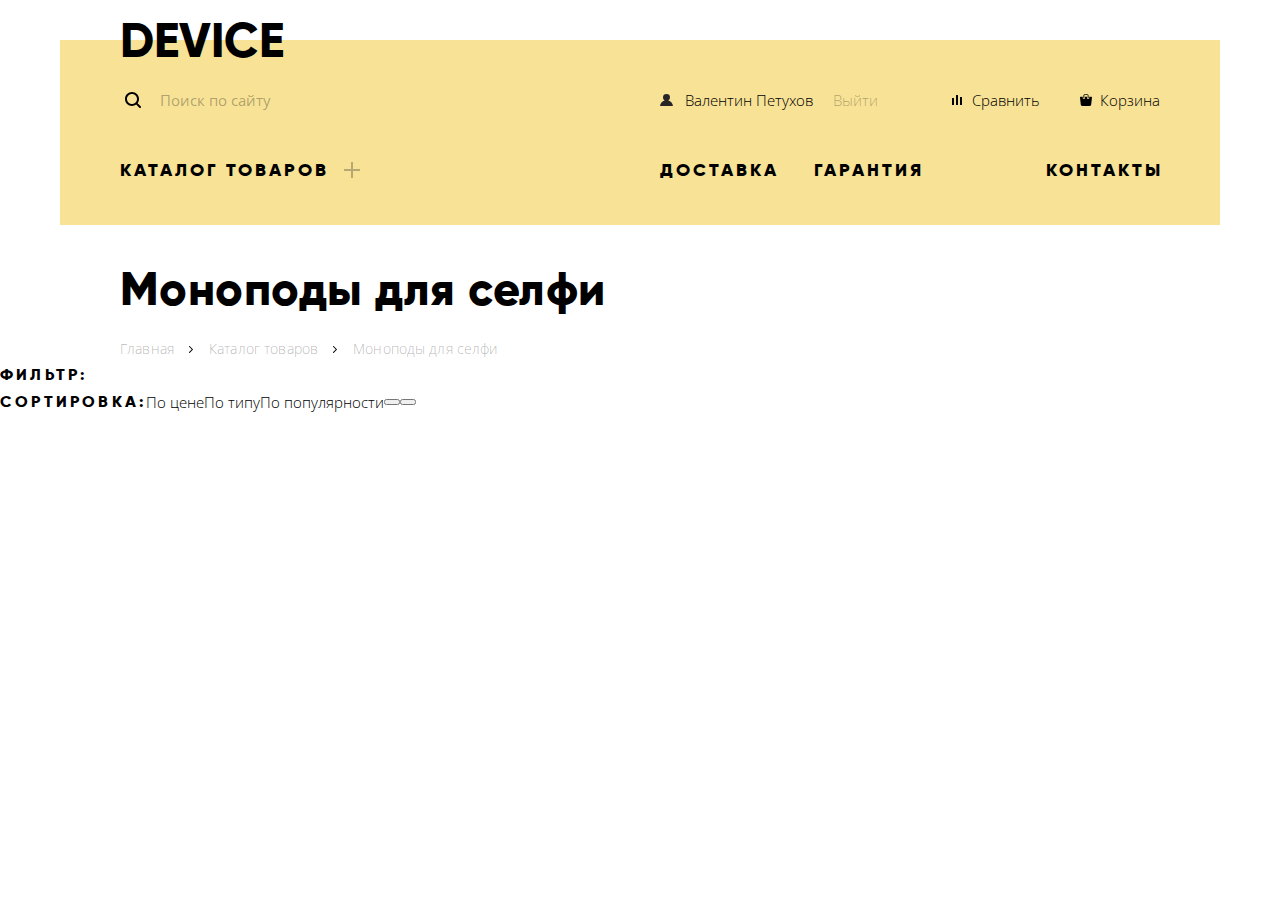
==== catalog.html @ d77927f0 "catalog" ====
<!DOCTYPE html>
<html lang="en">
<head>
  <meta charset="UTF-8">
  <link href="css/style.css" rel="stylesheet">
  <link href="css/normalize.css" rel="stylesheet">
  <link href="https://fonts.googleapis.com/css?family=Open+Sans:300,400&amp;subset=cyrillic,cyrillic-ext" rel="stylesheet">
  <title>Магазин гаджетов Device</title>
</head>
<body>
<header class="main-header container">
  <nav class="main-nav catalog-nav">
    <a href="index.html" class="main-nav-logo">Device</a>
    <div class="main-nav-social">
      <div class="main-nav-social__search">
        <label class="visually-hidden" for="search">Поиск по сайту</label>
        <input type="search" class="main-nav__search" id="search" name="search" placeholder="Поиск по сайту">
        <button type="button" class="main-nav__search-button">Найти</button>
      </div>
      <div class="main-nav-social__users">
        <div class="catalog-nav-social__wrapper">
          <a href="#" class="catalog-nav-social__user">Валентин Петухов</a>
          <a href="#" class="catalog-nav-social__exit">Выйти</a>
        </div>
        <div class="main-nav-social__purchases">
          <ul class="main-nav__purchases-list">
            <li class="main-nav__purchases-item"><a href="#">Сравнить</a></li>
            <li class="main-nav__purchases-item"><a href="#">Корзина</a></li>
          </ul>
        </div>
      </div>
    </div>
    <div class="main-nav-shop">
      <div class="main-nav-shop__link">
        <a class="shop-link-js" href="#">Каталог товаров</a>
      </div>
      <ul class="main-nav-shop__list">
        <li class="main-nav-shop__item"><a href="#">Доставка</a></li>
        <li class="main-nav-shop__item"><a href="#">Гарантия</a></li>
        <li class="main-nav-shop__item"><a href="#">Контакты</a></li>
      </ul>
    </div>
    <div class="main-nav-catalog">
      <div class="catalog-col">
        <ul class="catalog-list">
          <li class="catalog-item"><a href="#">Виртуальная реальность</a></li>
          <li class="catalog-item"><a href="#">Моноподы для селфи</a></li>
          <li class="catalog-item"><a href="#">Экшн-камеры</a></li>
        </ul>
      </div>
      <div class="catalog-col">
        <ul class="catalog-list">
          <li class="catalog-item"><a href="#">Фитнес браслеты</a></li>
          <li class="catalog-item"><a href="#">Умные часы</a></li>
        </ul>
      </div>
      <div class="catalog-col">
        <ul class="catalog-list">
          <li class="catalog-item"><a href="#">Квадрокоптеры</a></li>
        </ul>
      </div>
    </div>
  </nav>
</header>
<main class="catalog">
  <h1 class="catalog-title container">Моноподы для селфи</h1>
  <section class="breadcrumbs container">
    <h2 class="visually-hidden">Навигация по каталогу</h2>
    <ul class="breadcrumbs-list">
      <li class="breadcrumbs-item">
        <a href="#" class="breadcrumbs-link">Главная</a>
      </li>
      <li class="breadcrumbs-item">
        <a href="#" class="breadcrumbs-link">Каталог товаров</a>
      </li>
      <li class="breadcrumbs-item">
        <a class="breadcrumbs-link">Моноподы для селфи</a>
      </li>
    </ul>
  </section>
  <section class="inner-page">
    <h2 class="visually-hidden">Каталог моноподов для сэлфи</h2>
    <div class="catalog-filter__header">
      <h3 class="catalog-filter-title">Фильтр:</h3>
    </div>
    <div class="catalog-sorting">
      <h3 class="catalog-sorting-title">Сортировка:</h3>
      <ul class="catalog-sorting-list">
        <li class="catalog-sorting-item"><a>По цене</a></li>
        <li class="catalog-sorting-item"><a>По типу</a></li>
        <li class="catalog-sorting-item"><a>По популярности</a></li>
      </ul>
      <button class="catalog-sorting-button__up"><span class="visually-hidden">По возростанию</span></button>
      <button class="catalog-sorting-button__down"><span class="visually-hidden">По убыванию</span></button>
    </div>
  </section>
</main>
<script src="js/catalog-js.js"></script>
</body>
</html>
---- css/style.css ----
@font-face {
  font-family: "Gilroy";
  src: local("Gilroy Light"), local("Gilroy-Light"),
  url("../fonts/gilroylight.woff2") format("woff2"),
  url("../fonts/gilroylight.woff") format("woff");
  font-style: normal;
  font-weight: 300;
}

@font-face {
  font-family: "Gilroy";
  src: local("Gilroy ExtraBold"), local("Gilroy-ExtraBold"),
  url("../fonts/gilroyextrabold.woff2") format("woff2"),
  url("../fonts/gilroyextrabold.woff") format("woff");
  font-style: normal;
  font-weight: 800;
}

html {
  min-width: 1200px;
  height: 100%;
}

body {
  margin: 0;
  padding: 0;
  font-family: "Open Sans", Arial, sans-serif;
  font-size: 15px;
  line-height: 30px;
  font-weight: 300;
  color: #000000;
}

a {
  text-decoration: none;
}

* {
  box-sizing: border-box;
}

.container {
  position: relative;
  max-width: 1200px;
  margin: 0 auto;
  padding: 0 20px;
}

.visually-hidden:not(:focus):not(:active),
input[type="checkbox"].visually-hidden,
input[type="radio"].visually-hidden {
  position: absolute;
  width: 1px;
  height: 1px;
  margin: -1px;
  padding: 0;
  border: 0;
  white-space: nowrap;
  clip-path: inset(100%);
  clip: rect(0 0 0 0);
  overflow: hidden;
}

/* Nav */

.main-nav {
  margin-top: 40px;
  padding: 0 60px;
  background-color: #f7e296;
  min-height: 300px;
}

.catalog-nav {
  min-height: 185px;
  margin-bottom: 40px;
}

.main-nav-logo {
  font-family: "Gilroy", Arial, sans-serif;
  color: #000000;
  font-weight: 700;
  font-size: 48px;
  line-height: 48px;
  position: absolute;
  top: -23px;
  text-transform: uppercase;
}

.main-nav-logo:hover {
  opacity: 0.6;
}

.main-nav-logo:active {
  opacity: 0.3;
}

/* Nav social */

.main-nav-social {
  margin-bottom: 30px;
  display: flex;
  justify-content: space-between;
  align-items: center;
  padding-top: 35px;
}

.main-nav-social__search {
  display: flex;
  position: relative;
  width: 500px;
}

.main-nav__search {
  width: 355px;
  line-height: 30px;
  height: 50px;
  position: relative;
  padding: 15px 10px 15px 40px;
  background: url("../img/svg/search.svg") no-repeat 5px center;
  border: none;
  border-top: 2px solid transparent;
  border-bottom: 2px solid transparent;
}

.main-nav__search::placeholder {
  color: rgba(0, 0, 0, 0.3);
}

.main-nav__search:hover::placeholder {
  color: rgba(0, 0, 0, 0.6);
}

.main-nav__search:focus + .main-nav__search-button {
  display: block;
}

.main-nav__search:focus {
  outline: none;
  border-bottom: 2px solid black;
}

.main-nav__search-button {
  display: none;
  padding: 10px 20px 10px 20px;
  background-color: transparent;
  border: 2px solid black;
  font-weight: 300;
  cursor: pointer;
}

.main-nav__search-button:hover {
  background-color: #000000;
  color: #ffffff;
}

.main-nav-social__users {
  display: flex;
  justify-content: space-between;
  width: 500px;
}

.main-nav-social__login,
.catalog-nav-social__user {
  position: relative;
  display: block;
  color: #000000;
  padding-left: 25px;
}

.main-nav-social__login::before,
.catalog-nav-social__user::before {
  content: "";
  width: 13px;
  height: 13px;
  top: 9px;
  left: 0;
  position: absolute;
  background-image: url("../img/svg/user.svg");
  background-repeat: no-repeat;
}

.main-nav-social__login:hover,
.catalog-nav-social__user:hover { opacity: 0.6; }

.main-nav-social__login:active,
.catalog-nav-social__user:active { opacity: 0.3; }

.catalog-nav-social__wrapper {
  display: flex;
}

.catalog-nav-social__exit {
  margin-left: 20px;
  color: rgba(0, 0, 0, 0.3);
}

.catalog-nav-social__exit:hover { color: rgba(0, 0, 0, 0.9)}

.main-nav__purchases-list {
  margin: 0;
  padding: 0;
  list-style: none;
  display: flex;
}

.main-nav__purchases-item:last-child {
  margin-left: 40px;
}

.main-nav__purchases-item a {
  display: block;
  position: relative;
  color: #000000;
  padding-left: 20px;
}

.main-nav__purchases-item:hover a {
  opacity: 0.6;
}

.main-nav__purchases-item:active a {
  opacity: 0.3;
}

.main-nav__purchases-item:first-child a::before {
  content: "";
  position: absolute;
  top: 10px;
  left: 0;
  width: 10px;
  height: 10px;
  background: url("../img/svg/compare.svg") no-repeat;
}

.main-nav__purchases-item:last-child a::before {
  content: "";
  position: absolute;
  top: 9px;
  left: 0;
  width: 12px;
  height: 12px;
  background: url("../img/svg/cart.svg") no-repeat;
}

/* End social */

/* Main shop */

.main-nav-shop {
  display: flex;
  justify-content: space-between;
  align-items: center;
}

.main-nav-shop__link {
  width: 500px;
}

.main-nav-shop__link a {
  position: relative;
  font-family: "Gilroy", Arial, sans-serif;
  color: #000000;
  font-weight: 800;
  font-size: 18px;
  line-height: 24px;
  text-transform: uppercase;
  letter-spacing: 3px;
}

.main-nav-shop__link a:hover {
  opacity: 0.6;
}

.main-nav-shop__link a:active {
  opacity: 0.3;
}

.main-nav-shop__link a::after {
  content: "";
  width: 16px;
  height: 16px;
  position: absolute;
  top: 3px;
  right: -31px;
  background: url("../img/svg/plus.svg") no-repeat center;
  opacity: 0.3;
}

.main-nav-shop__list {
  width: 500px;
  margin: 0;
  padding: 0;
  list-style: none;
  display: flex;
}

.main-nav-shop__item a {
  display: block;
  font-family: "Gilroy", Arial, sans-serif;
  color: #000000;
  font-weight: 800;
  font-size: 18px;
  line-height: 24px;
  text-transform: uppercase;
  letter-spacing: 3px;
}

.main-nav-shop__item:first-child a {
  margin-right: 35px;
}

.main-nav-shop__item:last-child {
  margin-left: auto;
  margin-right: -3px;
}

.main-nav-shop__item a:hover {
  opacity: 0.6;
}

.main-nav-shop__item a:active {
  opacity: 0.3;
}

/* End shop */

/* Sub Menu */

.main-nav-catalog {
  position: relative;
  padding-top: 25px;
  padding-bottom: 24px;
  display: none;
  z-index: 50;
}

.main-nav-catalog::before {
  content: "";
  position: absolute;
  z-index: -1;
  width: 1160px;
  height: 100%;
  background-color: #f7e296;
  top: 10px;
  left: -60px;
}

.main-nav-catalog__show {
  display: flex;
}

.main-nav-catalog .catalog-col {
  width: 200px;
  margin-right: 20px;
}

.catalog-col .catalog-list {
  margin: 0;
  padding: 0;
  list-style: none;
  display: flex;
  flex-direction: column;
  flex-wrap: wrap;
}

.catalog-list .catalog-item:not(:last-child) {
  margin-bottom: 15px;
}

.catalog-item a {
  display: block;
  color: #000000;
  line-height: 1.5;
}

.catalog-item a:hover {
  opacity: 0.6;
}

.catalog-item a:active {
  opacity: 0.3;
}

/* End submenu */

main {
  position: relative;
  top: -110px;
}

/* Slider */

/* Slider toggle */

.slider-control {
  position: absolute;
  right: 77px;
  bottom: 164px;
  z-index: 100;
  text-align: center;
  width: 100px;
  height: 12px;
  vertical-align: middle;
}

.slider-control .slider-control-item {
  font-size: 0;
  position: relative;
  display: inline-block;
  width: 12px;
  height: 12px;
  padding: 8px;
  border-radius: 50%;
  cursor: pointer;
}

.slider-control .slider-control-item:not(:nth-child(3)) {
  margin-right: 14px;
}

.slider-control .slider-control-item::after {
  content: "";
  width: 12px;
  height: 12px;
  position: absolute;
  top: 2px;
  left: 2px;
  z-index: 1;
  border: 1px solid black;
  border-radius: 50%;
}

.slider-list .slide {
  display: none;
}

#product-1:checked ~ .slider-list #slide-1,
#product-2:checked ~ .slider-list #slide-2,
#product-3:checked ~ .slider-list #slide-3 {
  display: flex;
  justify-content: space-between;
}

#product-1:checked ~ .slider-control .slider-control-item--1::before,
#product-2:checked ~ .slider-control .slider-control-item--2::before,
#product-3:checked ~ .slider-control .slider-control-item--3::before {
  content: "";
  top: 6px;
  left: 6px;
  position: absolute;
  width: 4px;
  height: 4px;
  border: 1px solid black;
  border-radius: 50%;
}

/* Slider toggle end */

.slider {
  margin-bottom: 80px;
  height: 500px;
  padding: 0 60px;
  position: relative;
}

.slider-list {
  padding: 0;
  margin: 0;
  list-style: none;
}

.slider-prev {
  width: 500px;
  margin-left: auto;
  margin-right: auto;
}

.slider-image {
  position: relative;
  max-width: 100%;
  max-height: 100%;
}

.slider-item:nth-child(1) .slider-image {
  left: 10px;
  top: -5px;
}

.slider-item:nth-child(2) .slider-image {
  left: 40px;
  top: 9px;
}

.slider-item:nth-child(3) .slider-image {
  left: -50px;
  top: 65px;
}

.slider-specification {
  display: block;
  padding-top: 77px;
  width: 500px;
}

.slide .slider-title {
  position: relative;
  margin: 0;
  font-family: "Gilroy", Arial, sans-serif;
  font-size: 47px;
  line-height: 56px;
  font-weight: 800;
  margin-bottom: 30px;
  z-index: 10;
}

.slide:nth-child(1) .slider-title::after {
  content: "01";
  position: absolute;
  margin-left: auto;
  top: -90px;
  left: 330px;
  font-family: "Gilroy", Arial, sans-serif;
  font-size: 180px;
  line-height: 180px;
  color: #ffffff;
  z-index: -1;
}

.slide:nth-child(2) .slider-title::after {
  content: "02";
  position: absolute;
  margin-left: auto;
  top: -90px;
  left: 330px;
  font-family: "Gilroy", Arial, sans-serif;
  font-size: 180px;
  line-height: 180px;
  color: #ffffff;
  z-index: -1;
}

.slide:nth-child(3) .slider-title::after {
  content: "03";
  position: absolute;
  margin-left: auto;
  top: -90px;
  left: 330px;
  font-family: "Gilroy", Arial, sans-serif;
  font-size: 180px;
  line-height: 180px;
  color: #ffffff;
  z-index: -1;
}

.slider-title::before {
  content: "";
  position: absolute;
  top: -45px;
  left: 0;
  width: 100px;
  height: 7px;
  background-color: #ffffff;
}

.slider-description {
  margin: 0;
  width: 480px;
  margin-bottom: 30px;
}

.slider-item-button {
  position: relative;
  display: block;
  padding: 12px 44px;
  margin-bottom: 40px;
  width: 220px;
  font-family: "Gilroy", Arial, sans-serif;
  font-weight: 800;
  color: #000000;
  text-align: center;
  font-size: 18px;
  line-height: 24px;
  letter-spacing: 3.6px;
  text-transform: uppercase;
}

.slider-item-button:active {
  color: rgba(0, 0, 0, 0.3);
}

.slider-item-button::before {
  content: "";
  position: absolute;
  height: 8px;
  width: 100%;
  left: 0;
  top: calc(50% - 4px);
  background-color: #f0c52e;
  z-index: -1;
  transition: all linear 0.1s;
}

.slider-item-button:hover::before {
  height: 100%;
  top: 0;
}

.slider-advantages {
  display: flex;
  align-items: flex-start;
}

.slider-advantage {
  margin-right: 80px;
}

.slider-advantage p {
  margin: 0;
  padding: 0;
  margin-bottom: 10px;
  font-family: "Gilroy", Arial,sans-serif;
  font-weight: 300;
  font-size: 36px;
  line-height: 48px;
  letter-spacing: 0.36px;
  white-space: nowrap;
}

.slider-advantage span {
  display: block;
  color: #464646;
  font-family: 'Open Sans', Arial, sans-serif;
  font-weight: 300;
  letter-spacing: 0.13px;
  font-size: 13px;
  line-height: 20px;
}

/* End slider */

/* Main categories */

.main-categories {
  margin-bottom: 80px;
}

.main-categories__list {
  display: flex;
  flex-wrap: wrap;
  align-items: stretch;
  margin: 0;
  padding: 0;
  justify-content: flex-start;
  list-style: none;
}

.main-categories__item {
  width: 160px;
}

.main-categories__item:not(:nth-child(6n)) {
  margin-right: 40px;
}

.main-categories__item:nth-child(n+7) {
  margin-top: 20px;
}

.main-categories__item .main-categories__image {
  text-align: center;
  display: block;
  padding: 0;
  margin: 0;
  width: 160px;
  height: 160px;
  background: rgba(240, 197, 46, 0.5) no-repeat center;
}

.main-categories__item .main-categories__image:hover { background-color: rgba(240, 197, 46, 1); }

.main-categories__item:first-child .main-categories__image {
  background-image: url("../img/svg/popular-1.svg");
}

.main-categories__item:nth-child(2) .main-categories__image {
  background-image: url("../img/svg/popular-2.svg");
  background-position: center 41px;
}

.main-categories__item:nth-child(3) .main-categories__image {
  background-image: url("../img/svg/popular-3.svg");
}

.main-categories__item:nth-child(4) .main-categories__image {
  background-image: url("../img/svg/popular-4.svg");
}

.main-categories__item:nth-child(5) .main-categories__image {
  background-image: url("../img/svg/popular-5.svg");
}

.main-categories__item:nth-child(6) .main-categories__image {
  background-image: url("../img/svg/poppular-6.svg");
}

.main-categories__title {
  margin: 0;
  margin-top: 35px;
  padding: 0;
  color: #000000;
  font-family: "Gilroy", Arial, sans-serif;
  font-size: 18px;
  line-height: 24px;
  letter-spacing: 0.18px;
  font-weight: 800;
}

.main-categories__title:hover { opacity: 0.6; }
.main-categories__title:active { opacity: 0.3; }

/* End main categories */

/* Service */

.service {
  position: relative;
  margin-bottom: 160px;
}

.service::before {
  content: "";
  position: absolute;
  background-color: #e5e5e5;
  width: 100%;
  top: 90px;
  height: 290px;
  z-index: -1;
}

.service-wrapper {
  display: flex;
  min-height: 320px;
}

.service-list {
  margin: 0;
  padding: 0;
  border-right: 7px solid black;
  list-style: none;
  display: flex;
  flex-direction: column;
  justify-content: center;
  min-width: 285px;
}

.service-item:not(:last-child) {
  margin-bottom: 20px;
}

.service-link:hover::after {
  height: 100%;
  top: 0;
}

.service-item.service-link__current {
  background-color: #000000;
}

.service-item.service-link__current a {
  color: #f0c52e;
}

.service-link {
  position: relative;
  display: block;
  padding: 13px 23px;
  width: 160px;
  color: #000000;
  font-family: "Gilroy", Arial, sans-serif;
  font-weight: 800;
  text-align: center;
  font-size: 18px;
  line-height: 24px;
  letter-spacing: 3.6px;
  text-transform: uppercase;
}

.service-link::after {
  content: "";
  position: absolute;
  height: 8px;
  width: 100%;
  background-color: #f0c52e;
  z-index: -1;
  left: 0;
  top: calc(50% - 4px);
  transition: all linear 0.1s;
}

.service-information {
  position: relative;
  padding-top: 65px;
  padding-left: 115px;
}

.service-info .service-title {
  margin: 0;
  margin-bottom: 35px;
  padding: 0;
  font-family: "Gilroy", Arial, sans-serif;
  font-size: 47px;
  line-height: 48px;
  letter-spacing: 0.47px;
}

.service-info {
  display: none;
}

.service-info__current {
  display: block;
}

.service-info .service-description {
  width: 430px;
  margin: 0;
  padding: 0;
  color: #464646;
  letter-spacing: 0.15px;
}

.service-info:first-child::after {
  content: "";
  width: 200px;
  height: 200px;
  position: absolute;
  top: 56px;
  right: -300px;
  background: url("../img/svg/delivery.svg") no-repeat center;
}

.service-info:nth-child(2)::after {
  content: "";
  width: 200px;
  height: 200px;
  position: absolute;
  top: 56px;
  right: -300px;
  background: url("../img/svg/warranty.svg") no-repeat center;
}

.service-info:nth-child(3)::after {
  content: "";
  width: 200px;
  height: 200px;
  position: absolute;
  top: 56px;
  right: -300px;
  background: url("../img/svg/credit.svg") no-repeat center;
}

/* End Service */

/* Cooperation */

.main-cooperation {
  margin-bottom: 140px;
}

.main-cooperation-list {
  margin: 0;
  padding: 0;
  list-style: none;
  display: flex;
  flex-wrap: wrap;
  justify-content: flex-start;
  align-items: center;
  align-content: center;
}

.main-cooperation-item {
  width: 260px;
  height: 100px;
}

.main-cooperation-item:not(:nth-child(4n)) {
  margin-right: 40px;
}

.main-cooperation-item img {
  width: 100%;
  filter: grayscale(100%);
  opacity: 0.2;
}

.main-cooperation-item img:hover {
  filter: grayscale(0);
  opacity: 1;
}

/* End cooperation */

/* Company About */

.main-company-wrapper {
  display: flex;
  justify-content: space-between;
}

.main-company-about-us {
  width: 560px;
}

.main-company-contacts {
  width: 560px;
}

.main-company-title {
  position: relative;
  margin: 0;
  margin-bottom: 50px;
  padding: 0;
  font-family: "Gilroy", Arial, sans-serif;
  font-weight: 800;
  font-size: 47px;
  line-height: 48px;
  letter-spacing: 0.47px;
  text-align: left;
}

.main-company-title::after {
  content: "";
  position: absolute;
  top: -50px;
  left: 0;
  width: 80px;
  height: 7px;
  background-color: #000000;
}

.main-company-description {
  width: 470px;
  margin: 0;
  margin-bottom: 40px;
  padding: 0;
  text-align: left;
}

.main-company-delivery {
  padding: 0;
  margin: 0;
  margin-bottom: 46px;
}

.main-company-list {
  margin: 0;
  margin-bottom: 65px;
  padding: 0;
  padding-left: 35px;
  list-style: none;
}

.main-company-item {
  position: relative;
  font-size: 16px;
  line-height: 40px;
  font-family: "Gilroy", Arial, sans-serif;
  font-weight: 800;
}

.main-company-item::before {
  content: "";
  position: absolute;
  top: 17px;
  left: -35px;
  width: 8px;
  height: 8px;
  border: 2px solid #e5e5e5;
  border-radius: 50%;
  box-sizing: border-box;
}

.main-company-image {
  margin: 0;
  margin-bottom: 60px;
  padding: 0;
}

.main-company-contacts img {
  width: 100%;
  height: 100%;
  cursor: pointer;
}

.main-company-link {
  position: relative;
  width: 260px;
  display: block;
  margin: 0;
  padding: 12px 0;
  font-family: "Gilroy", Arial, sans-serif;
  font-weight: 800;
  text-align: center;
  font-size: 18px;
  line-height: 24px;
  letter-spacing: 3.6px;
  color: #000000;
  text-transform: uppercase;
}

.main-company-link::before {
  content: "";
  position: absolute;
  height: 8px;
  width: 100%;
  left: 0;
  top: calc(50% - 4px);
  background-color: #f0c52e;
  z-index: -1;
  transition: all linear 0.1s;
}

.main-company-link:hover::before {
  height: 100%;
  top: 0;
}

/* Catalog */

.catalog-nav .main-nav-catalog {
  position: absolute;
}

main.catalog {
  position: relative;
  top: 0;
}

.catalog-title {
  margin-bottom: 20px;
  padding: 0 80px;
  font-family: "Gilroy", Arial, sans-serif;
  font-size: 47px;
  line-height: 48px;
  letter-spacing: 0.47px;
  text-align: left;
}

/* Breadcrumbs */

.breadcrumbs-list {
  margin: 0;
  padding: 0 60px;
  list-style: none;
  display: flex;
}

.breadcrumbs-item a {
  color: rgba(0, 0, 0, 0.3);
  font-size: 14px;
  line-height: 24px;
  letter-spacing: 0.14px;
}

.breadcrumbs-item a:not([href]) {
  cursor: default;
}

.breadcrumbs-item a[href]:hover { color: rgba(0, 0, 0, 0.6); }
.breadcrumbs-item a[href]:active { color: rgba(0, 0, 0, 0.1); }

.breadcrumbs-item:not(:last-child) {
  margin-right: 15px;
}

.breadcrumbs-item:not(:first-child) a {
  position: relative;
  padding-left: 20px;
}

.breadcrumbs-item:not(:first-child) a::before {
  content: "";
  position: absolute;
  width: 4px;
  height: 7px;
  background: url("../img/svg/nav-arrow.svg") no-repeat;
  top: 7px;
  left: 0;
}

/* Inner page */


/* Filter */

.catalog-filter-title {
  margin: 0;
  padding: 0;
  font-family: "Gilroy", Arial, sans-serif;
  font-size: 16px;
  line-height: 24px;
  letter-spacing: 3.2px;
  text-transform: uppercase;
  font-weight: 800;
}

/* Sorting */

.catalog-sorting {
  padding: 0;
  display: flex;
  align-items: center;
}

.catalog-sorting-title {
  margin: 0;
  padding: 0;
  font-family: "Gilroy", Arial, sans-serif;
  font-size: 16px;
  line-height: 24px;
  letter-spacing: 3.2px;
  text-transform: uppercase;
  font-weight: 800;
}

.catalog-sorting-list {
  display: flex;
  align-items: center;
  margin: 0;
  padding: 0;
  list-style: none;
}

/* Footer */

footer {
  background-color: #464646;
  padding: 65px 0;
}

/* Footer top */

.footer-top {
  display: flex;
  justify-content: space-between;
  align-items: center;
  margin-bottom: 30px;
}

.footer-top .footer-logo {
  display: block;
  font-family: "Gilroy", Arial, sans-serif;
  font-weight: 800;
  font-size: 48px;
  line-height: 48px;
  color: #ffc600;
  letter-spacing: 0.5px;
  text-transform: uppercase;
}

.footer-top .footer-logo:hover { opacity: 0.6;}
.footer-top .footer-logo:active { opacity: 0.3;}

.footer-top .footer-user-list {
  display: flex;
  margin: 0;
  padding: 0;
  list-style: none;
}

.footer-user-item a {
  position: relative;
  display: block;
  padding-left: 25px;
  line-height: 36px;
  color: #ffffff;
  letter-spacing: 0.15px;
  opacity: 0.7;
}

.footer-user-item a:hover { opacity: 1; }
.footer-user-item a:active { opacity: 0.3; }

.footer-user-item:not(:last-child) a {
  margin-right: 40px;
}

.footer-user-item {
  position: relative;
}

.footer-top svg {
  position: absolute;
  top: 12px;
  left: 0;
}

/* Footer Middle */

.main-footer-middle {
  display: flex;
  justify-content: space-between;
  align-items: center;
  margin-bottom: 65px;
}

.footer-contacts {
  margin: 0;
  padding: 0;
  color: #ffffff;
}

.footer-menu-list {
  width: 440px;
  display: flex;
  justify-content: space-between;
  margin: 0;
  padding: 0;
  list-style: none;
}

.footer-menu-item a {
  color: #ffffff;
  font-family: "Gilroy", Arial, sans-serif;
  font-size: 18px;
  line-height: 24px;
  letter-spacing: 3.6px;
  font-weight: 800;
  text-transform: uppercase;
}

.footer-menu-item a:hover { opacity: 0.6; }
.footer-menu-item a:active { opacity: 0.3; }

/* Footer bottom */

.main-footer-bottom {
  display: flex;
  align-items: center;
  justify-content: space-between;
}

.footer-social {
  display: flex;
  align-items: center;
  margin: 0;
  padding: 0;
  list-style: none;
}

.footer-social-item:not(:last-child) {
  margin-right: 25px;
}

.footer-social-item a {
  display: flex;
  opacity: 0.3;
}

.footer-social-item a:hover { opacity: 0.6; }
.footer-social-item a:active { opacity: 0.1; }

.footer-academy {
  display: inherit;
}

.footer-academy:hover  { opacity: 0.6; }
.footer-academy:active { opacity: 0.3; }


/* Modal */

/* Modal Close */

.modal-close {
  position: absolute;
  top: 0;
  right: -80px;
  border: none;
  background-color: transparent;
  opacity: 0.5;
}

.modal-close:hover { opacity: 1; }
.modal-close:active { opacity: 0.3; }

/* Modal Map */

iframe {
  border: none;
}

@keyframes modal-show {
  0% { transform: scale(0) }
  100% { transform: scale(1) }
}

.modal-map {
  display: none;
  position: fixed;
  width: 960px;
  height: 560px;
  top: 50%;
  margin-top: -280px;
  left: 50%;
  margin-left: -480px;
  z-index: 100;
  box-shadow: 0 10px 20px 0 rgba(0, 0, 0, 0.2);
}

/* Modal write */

.modal-write {
  display: none;
  background-color: #ffffff;
  position: fixed;
  width: 960px;
  height: 555px;
  padding: 90px 100px;
  top: 50%;
  margin-top: -277px;
  left: 50%;
  margin-left: -480px;
  box-shadow: 0 10px 20px 0 rgba(0, 0, 0, 0.2);
  z-index: 1000;
}

.modal-form-wrapper {
  display: flex;
  justify-content: space-between;
  margin-bottom: 35px;
}

.modal-write label  {
  display: block;
  margin: 0;
  margin-bottom: 10px;
  padding: 0;
  font-family: "Gilroy", Arial, sans-serif;
  font-weight: 800;
  font-size: 18px;
  line-height: 24px;

}

.modal-write input  {
  color: #464646;
  width: 360px;
  height: 50px;
  margin: 0;
  padding: 15px 20px 15px  20px;
  border: none;
  background-color: rgba(229, 229, 229, 0.5);
}

.modal-write textarea {
  display: block;
  font-size: 14px;
  line-height: 18px;
  color: #464646;
  font-weight: 400;
  margin: 0 0 40px 0;
  padding: 15px 20px;
  border: none;
  width: 760px;
  height: 155px;
  background-color: rgba(229, 229, 229, 0.5);
}

.modal-write input:hover,
.modal-write textarea:hover {
  background-color: rgba(229, 229, 229, 0.8);
}

.modal-write input:focus,
.modal-write textarea:focus {
  outline: 3px solid rgba(240, 197, 46, 0.5);
  background-color: #ffffff;
}

.modal-form-button {
  position: relative;
  width: 200px;
  display: block;
  margin: 0;
  padding: 12px 0;
  font-family: "Gilroy", Arial, sans-serif;
  font-weight: 800;
  text-align: center;
  font-size: 18px;
  line-height: 24px;
  letter-spacing: 3.6px;
  color: #000000;
  text-transform: uppercase;
  border: none;
  background-color: transparent;
  cursor: pointer;
}

.modal-form-button::before {
  content: "";
  position: absolute;
  height: 8px;
  width: 100%;
  left: 0;
  top: calc(50% - 4px);
  background-color: #f0c52e;
  z-index: -1;
  transition: all linear 0.1s;
}

.modal-form-button:hover::before {
  height: 100%;
  top: 0;
}

.modal-show {
  display: block;
  animation-name: modal-show;
  animation-duration: 0.2s;
}

.modal-write .modal-close {
  right: 20px;
  top: 20px;
}

/* JS */

.js-modal-error {
  animation-name: modal-error;
  animation-duration: .4s;
}

/* Animation */

@keyframes modal-error {
  0%, 100% { transform: translateX(0); }
  10%, 30%, 50%, 70%, 90% { transform: translateX(-10px); }
  20%, 40%, 60%, 80% { transform: translateX(10px); }
}

/* OverLay */

@keyframes overlay {
  0% { opacity: 0; }
  100% { opacity: 1; }
}

.overlay {
  position: fixed; /* Sit on top of the page content */
  display: none; /* Hidden by default */
  width: 100%; /* Full width (cover the whole page) */
  height: 100%; /* Full height (cover the whole page) */
  top: 0;
  left: 0;
  right: 0;
  bottom: 0;
  background-color: rgba(0,0,0,0.5); /* Black background with opacity */
  z-index: 20; /* Specify a stack order in case you're using a different order for other elements */
  cursor: pointer; /* Add a pointer on hover */
}

.overlay-show {
  display: block;
  animation-name: overlay;
  animation-duration: .2s;
}
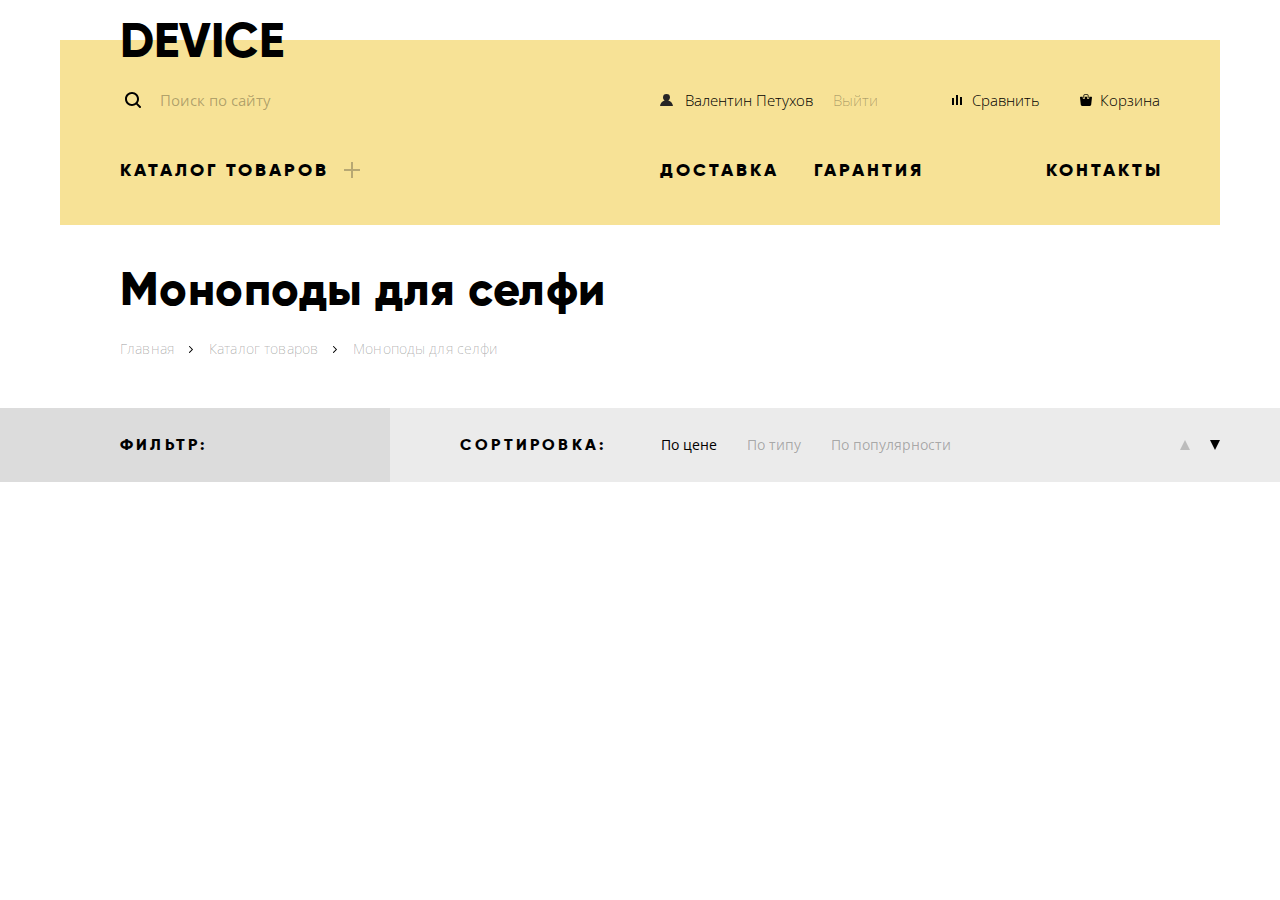
==== commit 058eace1: "catalog" ====
--- a/catalog.html
+++ b/catalog.html
@@ -80,18 +80,22 @@
   </section>
   <section class="inner-page">
     <h2 class="visually-hidden">Каталог моноподов для сэлфи</h2>
-    <div class="catalog-filter__header">
-      <h3 class="catalog-filter-title">Фильтр:</h3>
-    </div>
-    <div class="catalog-sorting">
-      <h3 class="catalog-sorting-title">Сортировка:</h3>
-      <ul class="catalog-sorting-list">
-        <li class="catalog-sorting-item"><a>По цене</a></li>
-        <li class="catalog-sorting-item"><a>По типу</a></li>
-        <li class="catalog-sorting-item"><a>По популярности</a></li>
-      </ul>
-      <button class="catalog-sorting-button__up"><span class="visually-hidden">По возростанию</span></button>
-      <button class="catalog-sorting-button__down"><span class="visually-hidden">По убыванию</span></button>
+    <div class="catalog-header">
+      <div class="container">
+        <h3 class="catalog-filter-title">Фильтр:</h3>
+        <div class="catalog-sorting">
+          <h3 class="catalog-sorting-title">Сортировка:</h3>
+          <ul class="catalog-sorting-list">
+            <li class="catalog-sorting-item"><button class="button-sorting__active">По цене</button></li>
+            <li class="catalog-sorting-item"><button>По типу</button></li>
+            <li class="catalog-sorting-item"><button>По популярности</button></li>
+          </ul>
+          <div class="button-wrapper">
+            <button class="catalog-sorting-button__up"><span class="visually-hidden">По возростанию</span></button>
+            <button class="catalog-sorting-button__down catalog-sorting-button__down--active"><span class="visually-hidden">По убыванию</span></button>
+          </div>
+        </div>
+      </div>
     </div>
   </section>
 </main>
--- a/css/style.css
+++ b/css/style.css
@@ -175,8 +175,7 @@
   top: 9px;
   left: 0;
   position: absolute;
-  background-image: url("../img/svg/user.svg");
-  background-repeat: no-repeat;
+  background: url("../img/svg/user.svg") no-repeat;
 }
 
 .main-nav-social__login:hover,
@@ -504,12 +503,11 @@
 
 .slide .slider-title {
   position: relative;
-  margin: 0;
+  margin: 0 0 30px 0;
   font-family: "Gilroy", Arial, sans-serif;
   font-size: 47px;
   line-height: 56px;
   font-weight: 800;
-  margin-bottom: 30px;
   z-index: 10;
 }
 
@@ -563,9 +561,8 @@
 }
 
 .slider-description {
-  margin: 0;
+  margin: 0 0 30px 0;
   width: 480px;
-  margin-bottom: 30px;
 }
 
 .slider-item-button {
@@ -615,9 +612,8 @@
 }
 
 .slider-advantage p {
-  margin: 0;
-  padding: 0;
-  margin-bottom: 10px;
+  margin: 0 0 10px 0;
+  padding: 0;
   font-family: "Gilroy", Arial,sans-serif;
   font-weight: 300;
   font-size: 36px;
@@ -1048,6 +1044,10 @@
 
 /* Breadcrumbs */
 
+.breadcrumbs {
+  margin-bottom: 45px;
+}
+
 .breadcrumbs-list {
   margin: 0;
   padding: 0 60px;
@@ -1090,12 +1090,24 @@
 
 /* Inner page */
 
+.catalog-header {
+  background-image: linear-gradient(to right,rgb(220, 220, 220) 0%,rgb(220, 220, 220) 28%,rgb(235, 235, 235) 28%,rgb(235, 235, 235) 100%);
+}
+
+.catalog-header .container {
+  display: flex;
+  align-items: center;
+  padding-left: 80px;
+}
 
 /* Filter */
 
 .catalog-filter-title {
-  margin: 0;
-  padding: 0;
+  display: block;
+  background-color: #dcdcdc;
+  width: 270px;
+  margin: 0;
+  padding: 25px 25px 25px 0;
   font-family: "Gilroy", Arial, sans-serif;
   font-size: 16px;
   line-height: 24px;
@@ -1107,14 +1119,15 @@
 /* Sorting */
 
 .catalog-sorting {
-  padding: 0;
+  width: 830px;
   display: flex;
   align-items: center;
+  justify-content: flex-start;
 }
 
 .catalog-sorting-title {
   margin: 0;
-  padding: 0;
+  padding: 25px 55px 25px 70px;
   font-family: "Gilroy", Arial, sans-serif;
   font-size: 16px;
   line-height: 24px;
@@ -1129,6 +1142,65 @@
   margin: 0;
   padding: 0;
   list-style: none;
+  line-height: 0;
+}
+
+.button-wrapper {
+  display: flex;
+  align-items: center;
+  margin-left: auto;
+}
+
+.catalog-sorting-item button {
+  padding: 0;
+  margin: 0;
+  background-color: transparent;
+  border: none;
+  font-size: 14px;
+  line-height: 18px;
+  color: rgba(0, 0, 0, 0.3);
+  cursor: pointer;
+  outline: none;
+}
+
+.catalog-sorting-item button:hover { color: rgba(0, 0, 0, 0.6); }
+.catalog-sorting-item button:active { color: rgba(0, 0, 0, 1); }
+
+.catalog-sorting-item:not(:last-child) button {
+  margin-right: 30px;
+}
+
+.catalog-sorting-item .button-sorting__active {
+  color: rgba(0, 0, 0, 1);
+}
+
+.catalog-sorting-button__up,
+.catalog-sorting-button__down {
+  padding: 0;
+  margin: 0;
+  background-color: transparent;
+  width: 0;
+  height: 0;
+  border-style: solid;
+  border-width: 0 5.5px 10px 5.5px;
+  border-color: transparent transparent rgba(0, 0, 0, 0.2) transparent;
+  cursor: pointer;
+  outline: none;
+}
+
+.catalog-sorting-button__up:hover,
+.catalog-sorting-button__down:hover { border-color: transparent transparent rgba(0, 0, 0, 0.4) transparent; }
+
+.catalog-sorting-button__up:active,
+.catalog-sorting-button__down:active { border-color: transparent transparent rgba(0, 0, 0, 1) transparent; }
+
+.catalog-sorting-button__down {
+  transform: rotate(180deg);
+  margin-left: 20px;
+}
+
+.catalog-sorting-button__down--active {
+  border-color: transparent transparent rgba(0, 0, 0, 1);
 }
 
 /* Footer */
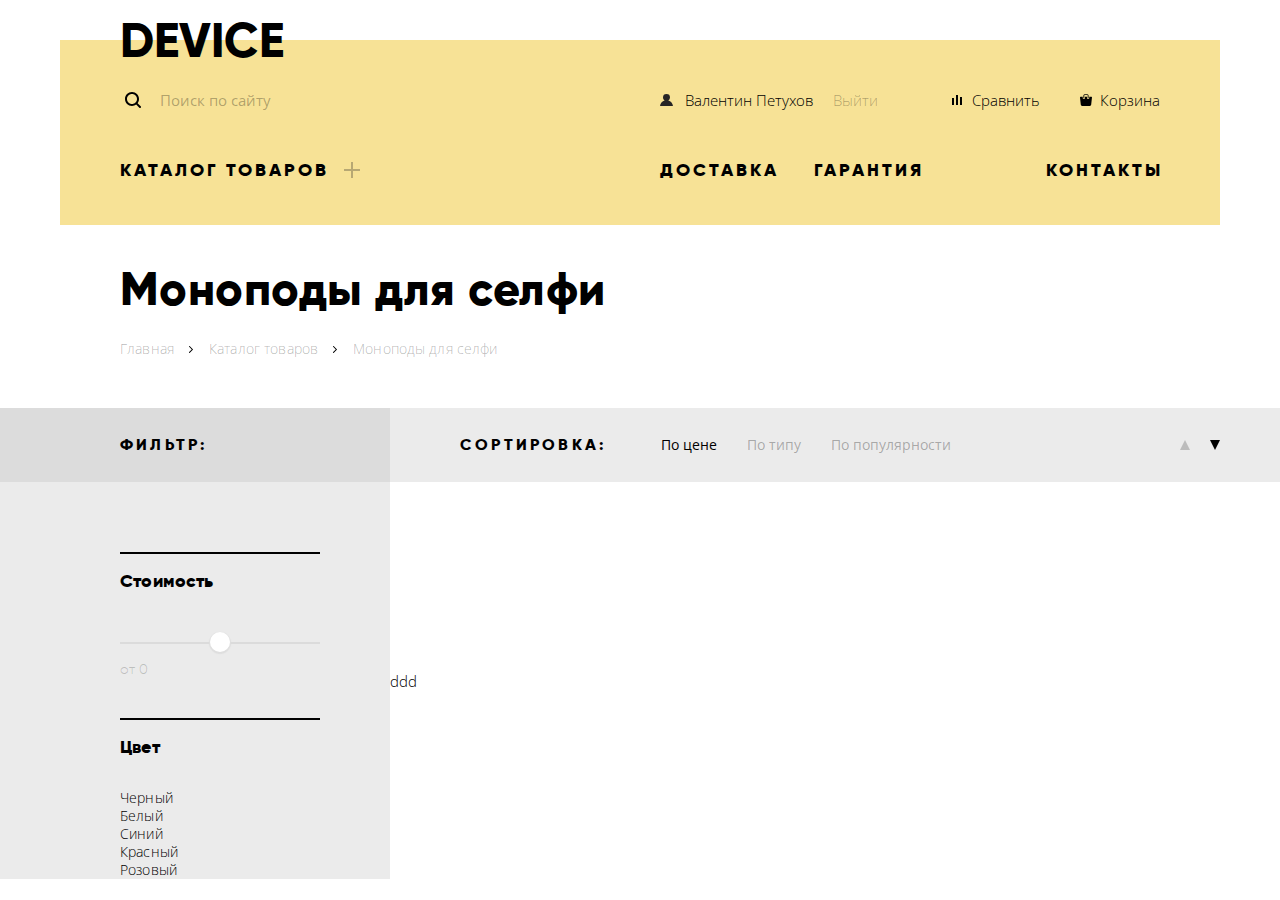
==== commit 05d1e63a: "filter" ====
--- a/catalog.html
+++ b/catalog.html
@@ -97,6 +97,46 @@
         </div>
       </div>
     </div>
+    <div class="main-catalog">
+      <div class="container">
+        <div class="catalog-filter">
+          <form class="catalog-form" action="https://echo.htmlacademy.ru" method="post" oninput="rangecount.value=count.value">
+            <fieldset class="form-group">
+              <legend>Стоимость</legend>
+              <input type="range" min="0" max="10000" step="100" id="rage" name="count">
+              <span class="output-help">от</span>
+              <output name="rangecount">0</output>
+            </fieldset>
+            <fieldset class="form-group">
+              <legend>Цвет</legend>
+              <ul class="catalog-filter-list__color">
+                <li>
+                  <input class="visually-hidden filter-input-checkbox" type="checkbox" name="color-black" id="color-black">
+                  <label for="color-black">Черный</label>
+                </li>
+                <li>
+                  <input class="visually-hidden filter-input-checkbox" type="checkbox" name="color-black" id="color-white">
+                  <label for="color-white">Белый</label>
+                </li>
+                <li>
+                  <input class="visually-hidden filter-input-checkbox" type="checkbox" name="color-black" id="color-blue">
+                  <label for="color-blue">Синий</label>
+                </li>
+                <li>
+                  <input class="visually-hidden filter-input-checkbox" type="checkbox" name="color-black" id="color-red">
+                  <label for="color-red">Красный</label>
+                </li>
+                <li>
+                  <input class="visually-hidden filter-input-checkbox" type="checkbox" name="color-black" id="color-pink">
+                  <label for="color-pink">Розовый</label>
+                </li>
+              </ul>
+            </fieldset>
+          </form>
+        </div>
+        <div class="catalog-prev">ddd</div>
+      </div>
+    </div>
   </section>
 </main>
 <script src="js/catalog-js.js"></script>
--- a/css/style.css
+++ b/css/style.css
@@ -1107,7 +1107,7 @@
   background-color: #dcdcdc;
   width: 270px;
   margin: 0;
-  padding: 25px 25px 25px 0;
+  padding: 25px 70px 25px 0;
   font-family: "Gilroy", Arial, sans-serif;
   font-size: 16px;
   line-height: 24px;
@@ -1201,6 +1201,160 @@
 
 .catalog-sorting-button__down--active {
   border-color: transparent transparent rgba(0, 0, 0, 1);
+}
+
+/* Catalog Main */
+
+.main-catalog {
+  background-image: linear-gradient(to right,rgb(235, 235, 235) 0%,rgb(235, 235, 235) 28%,rgb(255, 255, 255) 28%,rgb(255, 255, 255) 100%);
+}
+
+.main-catalog .container {
+  display: flex;
+  align-items: center;
+  padding-left: 80px;
+}
+
+/* Catalog main filter */
+
+.catalog-filter {
+  background-color: rgb(235, 235, 235);
+  width: 270px;
+  padding-right: 70px;
+  padding-top: 70px;
+}
+
+.form-group {
+  margin: 0;
+  padding: 0;
+  border: none;
+}
+
+.form-group:not(:last-child) {
+  margin-bottom: 35px;
+}
+
+.form-group legend {
+  width: 100%;
+  display: block;
+  padding-top: 15px;
+  margin-bottom: 30px;
+  font-family: "Gilroy", Arial, sans-serif;
+  font-size: 18px;
+  line-height: 24px;
+  font-weight: 800;
+  letter-spacing: 0.18px;
+  border-top: 2px solid black;
+}
+
+/*!* Range *!*/
+
+/*!* Скрываем стандартный range *!*/
+
+.form-group input[type="range"] {
+  -webkit-appearance: none;
+  margin: 0;
+  padding: 0;
+  width: 100%;
+  background: transparent;
+}
+
+.form-group input[type="range"]::-webkit-slider-thumb {
+  -webkit-appearance: none;
+}
+
+.form-group input[type="range"]:focus {
+  outline: none;
+}
+
+/* Скрываем стандартный range */
+
+/* Рисуем новый ползунок */
+
+.form-group input[type="range"]::-webkit-slider-thumb {
+  position: relative;
+  top: -10px;
+  -webkit-appearance: none;
+  height: 20px;
+  width: 20px;
+  border-radius: 50%;
+  background-color: #ffffff;
+  cursor: pointer;
+  box-shadow: 0 1px 1px 1px #dedede;
+  z-index: 1;
+}
+
+/* All the same stuff for Firefox */
+.form-group input[type=range]::-moz-range-thumb {
+  box-shadow: 0 1px 1px 1px #dedede;
+  height: 20px;
+  width: 20px;
+  border-radius: 50%;
+  background-color: #ffffff;
+  cursor: pointer;
+}
+
+/* All the same stuff for IE */
+.form-group input[type=range]::-ms-thumb {
+  box-shadow: 0 1px 1px 1px #dedede;
+  height: 20px;
+  width: 20px;
+  border-radius: 50%;
+  background-color: #ffffff;
+  cursor: pointer;
+}
+
+/* Рисуем трек для ползунка */
+
+.form-group input[type=range]::-webkit-slider-runnable-track {
+  width: 100%;
+  height: 2px;
+  cursor: pointer;
+  background: #dbdbdb;
+}
+
+.form-group input[type=range]:focus::-webkit-slider-runnable-track {
+  background: #dbdbdb;
+}
+
+.form-group input[type=range]::-moz-range-track {
+  width: 100%;
+  height: 2px;
+  cursor: pointer;
+  background: #dbdbdb;
+}
+
+.form-group input[type=range]::-ms-track {
+  width: 100%;
+  height: 2px;
+  cursor: pointer;
+  background: #dbdbdb;
+}
+
+.output-help,
+output {
+  margin: 0;
+  padding: 0;
+  font-family: "Gilroy", Arial, sans-serif;
+  font-weight: 300;
+  font-size: 14px;
+  line-height: 24px;
+  color: rgba(0, 0, 0, 0.2);
+}
+
+/* Checkbox */
+
+.catalog-filter-list__color {
+  margin: 0;
+  padding: 0;
+  line-height: 0;
+  list-style: none;
+}
+
+.catalog-filter-list__color label {
+  font-size: 14px;
+  line-height: 18px;
+  letter-spacing: 0.14px;
 }
 
 /* Footer */
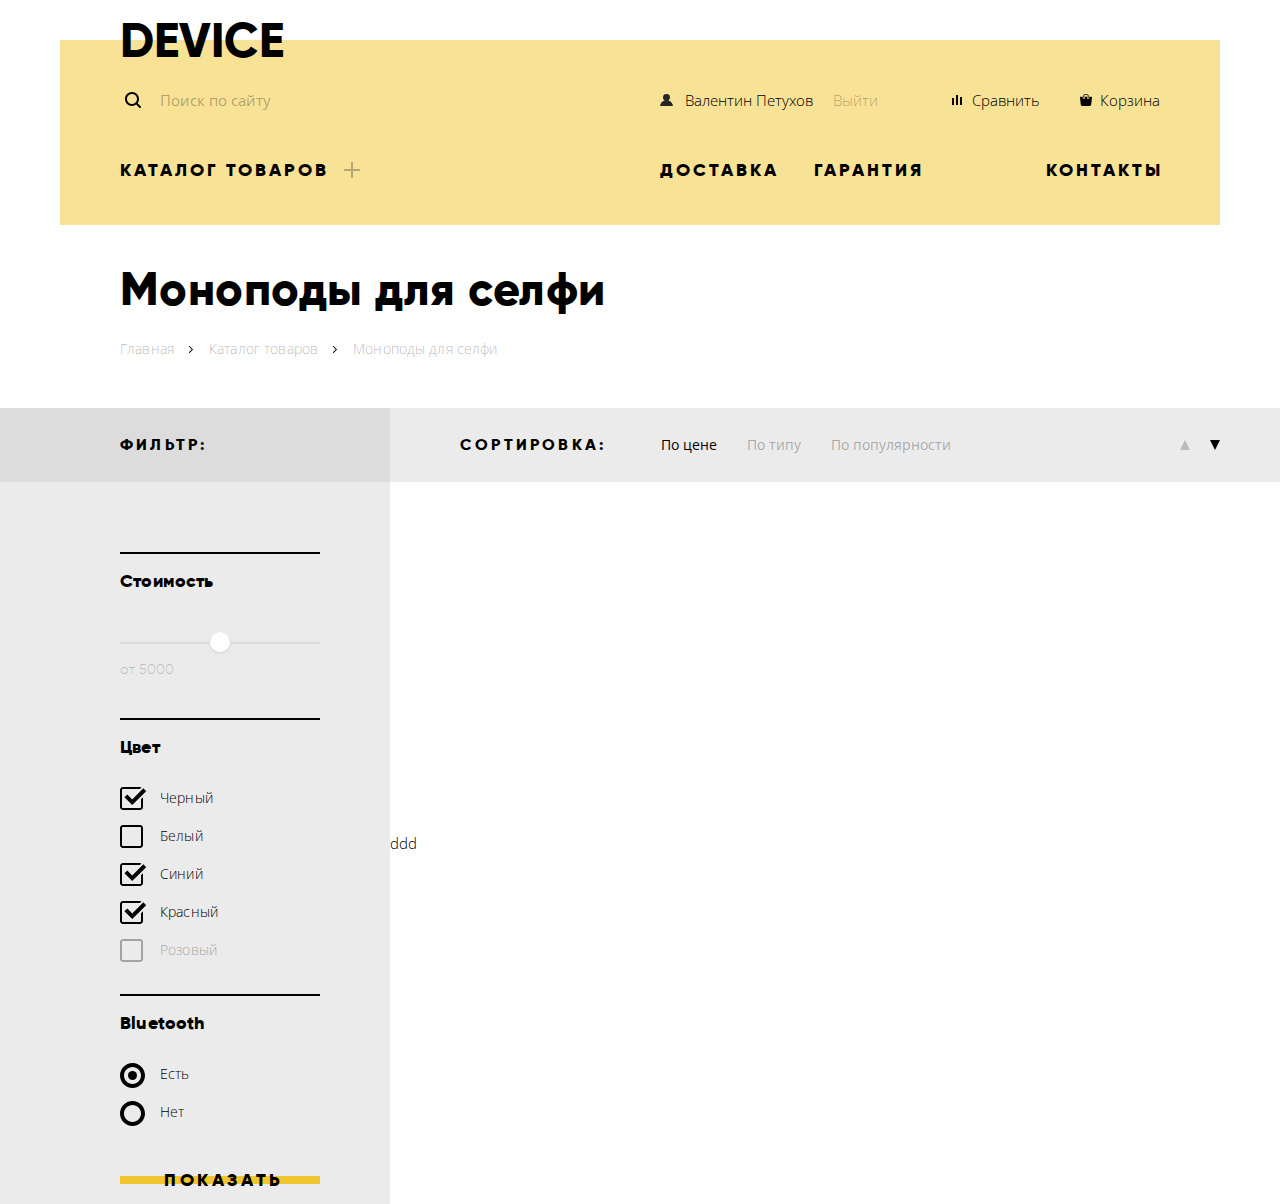
==== commit 5a9cfe92: "filterOk" ====
--- a/catalog.html
+++ b/catalog.html
@@ -105,33 +105,47 @@
               <legend>Стоимость</legend>
               <input type="range" min="0" max="10000" step="100" id="rage" name="count">
               <span class="output-help">от</span>
-              <output name="rangecount">0</output>
+              <output name="rangecount">5000</output>
             </fieldset>
             <fieldset class="form-group">
               <legend>Цвет</legend>
               <ul class="catalog-filter-list__color">
-                <li>
-                  <input class="visually-hidden filter-input-checkbox" type="checkbox" name="color-black" id="color-black">
+                <li class="catalog-filter-item__color">
+                  <input class="visually-hidden filter-input-checkbox" type="checkbox" name="color-black" id="color-black" checked>
                   <label for="color-black">Черный</label>
                 </li>
-                <li>
+                <li class="catalog-filter-item__color">
                   <input class="visually-hidden filter-input-checkbox" type="checkbox" name="color-black" id="color-white">
                   <label for="color-white">Белый</label>
                 </li>
-                <li>
-                  <input class="visually-hidden filter-input-checkbox" type="checkbox" name="color-black" id="color-blue">
+                <li class="catalog-filter-item__color">
+                  <input class="visually-hidden filter-input-checkbox" type="checkbox" name="color-black" id="color-blue" checked>
                   <label for="color-blue">Синий</label>
                 </li>
-                <li>
-                  <input class="visually-hidden filter-input-checkbox" type="checkbox" name="color-black" id="color-red">
+                <li class="catalog-filter-item__color">
+                  <input class="visually-hidden filter-input-checkbox" type="checkbox" name="color-black" id="color-red" checked>
                   <label for="color-red">Красный</label>
                 </li>
-                <li>
-                  <input class="visually-hidden filter-input-checkbox" type="checkbox" name="color-black" id="color-pink">
+                <li class="catalog-filter-item__color">
+                  <input class="visually-hidden filter-input-checkbox" type="checkbox" name="color-black" id="color-pink" disabled>
                   <label for="color-pink">Розовый</label>
                 </li>
               </ul>
             </fieldset>
+            <fieldset class="form-group">
+              <legend>Bluetooth</legend>
+              <ul class="catalog-filter-list__bluetooth">
+                <li class="catalog-filter-item__bluetooth">
+                  <input class="visually-hidden filter-input-radio" type="radio" name="bluetooth" id="bluetooth-true" value="blu-true" checked>
+                  <label for="bluetooth-true">Есть</label>
+                </li>
+                <li class="catalog-filter-item__bluetooth">
+                  <input class="visually-hidden filter-input-radio" type="radio" name="bluetooth" id="bluetooth-false" value="blu-false">
+                  <label for="bluetooth-false">Нет</label>
+                </li>
+              </ul>
+            </fieldset>
+            <button  class="catalog-filter-button" type="button">Показать</button>
           </form>
         </div>
         <div class="catalog-prev">ddd</div>
--- a/css/style.css
+++ b/css/style.css
@@ -1222,6 +1222,7 @@
   width: 270px;
   padding-right: 70px;
   padding-top: 70px;
+  z-index: 0;
 }
 
 .form-group {
@@ -1351,10 +1352,141 @@
   list-style: none;
 }
 
-.catalog-filter-list__color label {
+.catalog-filter-item__color label {
+  position: relative;
+  display: block;
   font-size: 14px;
   line-height: 18px;
   letter-spacing: 0.14px;
+  margin-left: 40px;
+  cursor: pointer;
+}
+
+.catalog-filter-item__color:not(:last-child) label {
+  margin-bottom: 20px;
+}
+
+.filter-input-checkbox + label::before {
+  content: "";
+  position: absolute;
+  top: -2px;
+  left: -40px;
+  width: 23px;
+  height: 23px;
+  background: url("../img/svg/checkbox-off.svg") no-repeat;
+}
+
+.filter-input-checkbox:disabled + label {
+  opacity: 0.3;
+  cursor: default;
+}
+
+.filter-input-checkbox:checked + label::before {
+  display: none;
+}
+
+.filter-input-checkbox:checked + label::after {
+  content: "";
+  position: absolute;
+  top: -2px;
+  left: -40px;
+  width: 27px;
+  height: 23px;
+  background: url("../img/svg/checkbox-on.svg") no-repeat;
+}
+
+.filter-input-checkbox + label:hover::before,
+.filter-input-checkbox:checked + label:hover::after {
+  opacity: 0.6;
+}
+
+/* Radio */
+
+.catalog-filter-list__bluetooth {
+  margin: 0;
+  padding: 0;
+  list-style: none;
+  line-height: 0;
+}
+
+.catalog-filter-item__bluetooth label {
+  position: relative;
+  display: block;
+  font-size: 14px;
+  line-height: 18px;
+  letter-spacing: 0.14px;
+  margin-left: 40px;
+  cursor: pointer;
+}
+
+.catalog-filter-item__bluetooth:not(:last-child) label {
+  margin-bottom: 20px;
+}
+
+.filter-input-radio + label::before {
+  content: "";
+  position: absolute;
+  top: -2px;
+  left: -40px;
+  width: 25px;
+  height: 25px;
+  background: url("../img/svg/radio-off.svg") no-repeat;
+}
+
+.filter-input-radio:checked + label::after  {
+  content: "";
+  position: absolute;
+  top: -2px;
+  left: -40px;
+  width: 25px;
+  height: 25px;
+  background: url("../img/svg/radio-on.svg") no-repeat;
+}
+
+.filter-input-radio:checked + label::before {
+  display: none;
+}
+
+.filter-input-radio + label:hover::before,
+.filter-input-radio:checked + label:hover::after {
+  opacity: 0.6;
+}
+
+/* Filter button */
+
+.catalog-filter-button {
+  position: relative;
+  display: block;
+  padding: 12px 44px;
+  width: 100%;
+  font-family: "Gilroy", Arial, sans-serif;
+  font-weight: 800;
+  color: #000000;
+  text-align: center;
+  font-size: 18px;
+  line-height: 24px;
+  letter-spacing: 3.6px;
+  text-transform: uppercase;
+  border: none;
+  background-color: transparent;
+  cursor: pointer;
+}
+
+.catalog-filter-button::before {
+  content: "";
+  position: absolute;
+  height: 8px;
+  width: 100%;
+  left: 0;
+  top: calc(50% - 4px);
+  background-color: #f0c52e;
+  z-index: -1;
+  transition: all linear 0.1s;
+}
+
+.catalog-filter-button:hover::before {
+  height: 100%;
+  top: 0;
 }
 
 /* Footer */
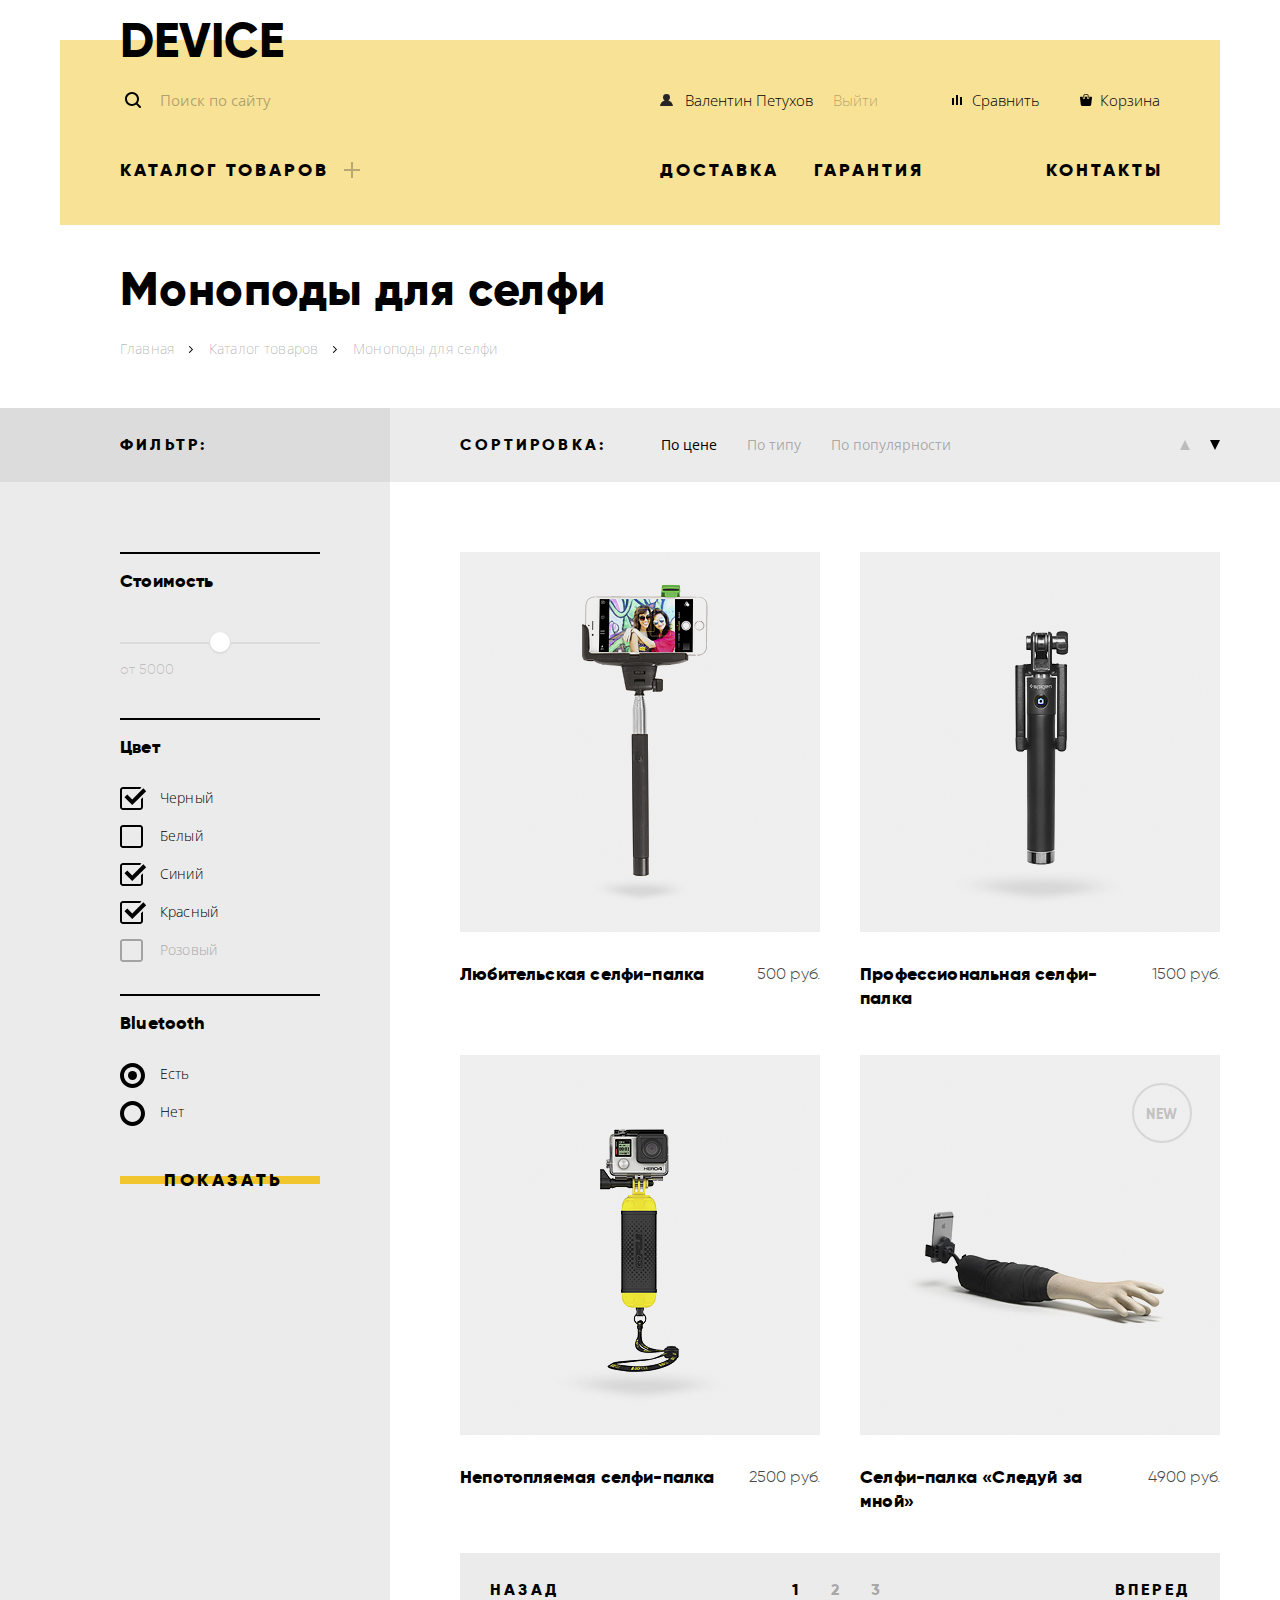
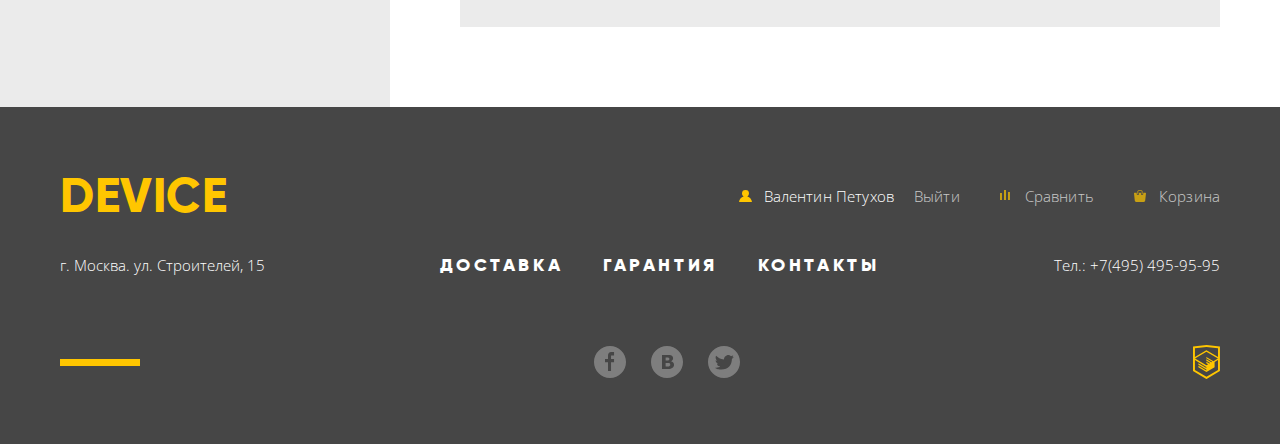
==== commit afee3629: "itsALL" ====
--- a/catalog.html
+++ b/catalog.html
@@ -148,11 +148,133 @@
             <button  class="catalog-filter-button" type="button">Показать</button>
           </form>
         </div>
-        <div class="catalog-prev">ddd</div>
+        <div class="catalog-prev">
+          <ul class="catalog-prev-list">
+            <li class="catalog-prev-item">
+              <div class="catalog-prev-img__wrapper">
+                <img src="img/item-1.png" alt="Любительская селфи-палка" class="catalog-prev-img" width="360" height="380">
+                <div class="catalog-hover-link">
+                  <button class="catalog-hover-basket">В корзину</button>
+                  <button class="catalog-hover-compare">Добавить к сравнению</button>
+                </div>
+              </div>
+              <a href="#">
+                <div class="catalog-prev-wrapper">
+                  <p class="catalog-prev-title">Любительская селфи-палка</p>
+                  <span>500 руб.</span>
+                </div>
+              </a>
+            </li>
+            <li class="catalog-prev-item">
+              <div class="catalog-prev-img__wrapper">
+                <img src="img/item-2.png" alt="Профессиональная селфи-палка" class="catalog-prev-img" width="360" height="380">
+                <div class="catalog-hover-link">
+                  <button class="catalog-hover-basket">В корзину</button>
+                  <button class="catalog-hover-compare">Добавить к сравнению</button>
+                </div>
+              </div>
+              <a href="#">
+                <div class="catalog-prev-wrapper">
+                  <p class="catalog-prev-title">Профессиональная селфи-палка</p>
+                  <span>1500 руб.</span>
+                </div>
+              </a>
+            </li>
+            <li class="catalog-prev-item">
+              <div class="catalog-prev-img__wrapper">
+                <img src="img/item-3.png" alt="Непотопляемая селфи-палка" class="catalog-prev-img" width="360" height="380">
+                <div class="catalog-hover-link">
+                  <button class="catalog-hover-basket">В корзину</button>
+                  <button class="catalog-hover-compare">Добавить к сравнению</button>
+                </div>
+              </div>
+              <a href="#">
+                <div class="catalog-prev-wrapper">
+                  <p class="catalog-prev-title">Непотопляемая селфи-палка</p>
+                  <span>2500 руб.</span>
+                </div>
+              </a>
+            </li>
+            <li class="catalog-prev-item">
+              <div class="catalog-prev-img__wrapper">
+                <span class="catalog-prev-new">New</span>
+                <img src="img/item-4.png" alt="Рука селфи-палка" class="catalog-prev-img" width="360" height="380">
+                <div class="catalog-hover-link">
+                  <button class="catalog-hover-basket">В корзину</button>
+                  <button class="catalog-hover-compare">Добавить к сравнению</button>
+                </div>
+              </div>
+              <a href="#">
+                <div class="catalog-prev-wrapper">
+                  <p class="catalog-prev-title">Селфи-палка «Следуй за мной»</p>
+                  <span>4900 руб.</span>
+                </div>
+              </a>
+            </li>
+          </ul>
+          <div class="catalog-paginator">
+            <a href="#" class="paginator-prev">Назад</a>
+            <a href="#" class="paginator-link paginator-current">1</a>
+            <a href="#" class="paginator-link">2</a>
+            <a href="#" class="paginator-link">3</a>
+            <a href="#" class="paginator-next">Вперед</a>
+          </div>
+        </div>
       </div>
     </div>
   </section>
 </main>
+<footer>
+  <div class="container">
+    <section class="main-footer">
+      <div class="footer-top">
+        <a href="#" class="footer-logo">Device</a>
+        <ul class="footer-user-list">
+          <li class="footer-user-item">
+            <a href="#" class="catalog-user-item__enter"><svg xmlns="http://www.w3.org/2000/svg" width="13" height="12" viewBox="0 0 13 12"><path fill="#ffc600" d="M.032 12h12.937c-.163-2.643-2.074-4.837-4.671-5.543a3.47 3.47 0 0 0 1.687-2.972 3.485 3.485 0 0 0-6.97 0c0 1.264.68 2.361 1.688 2.972C2.106 7.163.194 9.357.032 12z"/></svg>Валентин Петухов</a>
+            <a href="#" class="footer-user-item__exit">Выйти</a>
+          </li>
+          <li class="footer-user-item">
+            <a href="#" class="footer-user-item__compare"><svg xmlns="http://www.w3.org/2000/svg" width="10" height="10" viewBox="0 0 10 10"><path fill="#ffc600" d="M8 2h1.984v8H8zM0 3h1.984v7H0zM4 0h2v10H4z"/></svg>Сравнить</a>
+          </li>
+          <li class="footer-user-item">
+            <a href="#" class="footer-user-item__basket"><svg xmlns="http://www.w3.org/2000/svg" width="12" height="12" viewBox="0 0 12 12"><path fill="#ffc600" d="M11.864 3.017a.429.429 0 0 0-.327-.154H9.225V4.09c0 .563-.484 1.022-1.08 1.022-.594 0-1.078-.458-1.078-1.022V2.863H4.909V4.09c0 .563-.485 1.022-1.08 1.022-.595 0-1.078-.458-1.078-1.022V2.863H.438a.43.43 0 0 0-.327.154.472.472 0 0 0-.108.358l.776 7.134c.015.806.642 1.455 1.411 1.455h7.595c.77 0 1.396-.649 1.411-1.455l.776-7.134a.476.476 0 0 0-.108-.358z"/><path fill="#ffc600" d="M3.829 4.499c.239 0 .433-.184.433-.409V1.84c0-.632.672-1.022 1.295-1.022h1.079c.655 0 1.078.401 1.078 1.022v2.25c0 .225.194.409.431.409.239 0 .433-.184.433-.409V1.84C8.577.773 7.761 0 6.636 0H5.557c-1.19 0-2.159.826-2.159 1.84v2.25c0 .225.194.409.431.409z"/></svg>Корзина</a>
+          </li>
+        </ul>
+      </div>
+      <div class="main-footer-middle">
+        <p class="footer-contacts">г. Москва. ул. Строителей, 15</p>
+        <ul class="footer-menu-list">
+          <li class="footer-menu-item"><a href="#">Доставка</a></li>
+          <li class="footer-menu-item"><a href="#">Гарантия</a></li>
+          <li class="footer-menu-item"><a href="#">Контакты</a></li>
+        </ul>
+        <p class="footer-contacts">Тел.: +7(495) 495-95-95</p>
+      </div>
+      <div class="main-footer-bottom">
+        <svg width="80" height="7" version="1.1" xmlns="http://www.w3.org/2000/svg">
+          <rect width="80" height="7" fill="#ffc600"/>
+        </svg>
+        <ul class="footer-social">
+          <li class="footer-social-item">
+            <a href="#"><svg xmlns="http://www.w3.org/2000/svg" width="32" height="32" viewBox="0 0 32 32"><path fill="#FFF" d="M16 0C7.164 0 0 7.163 0 16s7.164 16 16 16c8.837 0 16-7.164 16-16S24.837 0 16 0zm4.062 9.455h-3.021v3.444h3.021v3.445h-3.021v8.61H14.02v-8.61H11v-3.445h3.021V9.455c0-1.902 1.353-3.445 3.021-3.445h3.021v3.445z"/></svg><span class="visually-hidden">Фэйсбук</span>
+            </a>
+          </li>
+          <li class="footer-social-item">
+            <a href="#"><svg xmlns="http://www.w3.org/2000/svg" width="32" height="32" viewBox="0 0 32 32"><g fill="#FFF"><path d="M16.637 14.495c.402-.019.719-.082.951-.188.326-.145.54-.33.641-.559.101-.229.15-.496.15-.797 0-.232-.058-.465-.174-.697-.116-.232-.322-.405-.617-.517-.264-.1-.592-.155-.984-.165a76.242 76.242 0 0 0-1.652-.014h-.339v2.965h.565c.571 0 1.057-.009 1.459-.028zM18.118 17.084c-.282-.081-.672-.125-1.166-.132a127.97 127.97 0 0 0-1.55-.009h-.79v3.493h.264c1.014 0 1.74-.003 2.18-.009a3.2 3.2 0 0 0 1.212-.245c.377-.157.633-.364.774-.625s.214-.562.214-.9c0-.446-.088-.788-.261-1.03-.17-.241-.464-.423-.877-.543z"/><path d="M16 0C7.164 0 0 7.164 0 16c0 8.837 7.164 16 16 16 8.837 0 16-7.163 16-16 0-8.836-7.163-16-16-16zm6.602 20.531a3.73 3.73 0 0 1-1.124 1.327c-.552.415-1.161.71-1.823.886s-1.501.264-2.519.264h-6.121V8.987h5.443c1.13 0 1.957.038 2.48.113a5.126 5.126 0 0 1 1.561.5c.533.27.929.632 1.189 1.087.26.455.392.975.392 1.558 0 .678-.179 1.278-.536 1.795-.358.518-.863.92-1.517 1.208v.075c.917.182 1.642.559 2.179 1.13.537.571.807 1.325.807 2.261 0 .678-.138 1.283-.411 1.817z"/></g></svg><span class="visually-hidden">Вконтакте</span>
+            </a>
+          </li>
+          <li class="footer-social-item">
+            <a href="#"><svg xmlns="http://www.w3.org/2000/svg" width="32" height="32" viewBox="0 0 32 32"><path fill="#FFF" d="M16 0C7.164 0 0 7.164 0 16c0 8.837 7.164 16 16 16 8.837 0 16-7.163 16-16 0-8.836-7.163-16-16-16zm7.944 12.809c-.251 6.516-3.463 10.832-10.992 10.702h-.486c-.447 0-4.543-.443-5.344-1.823 2.479.19 4.247-.406 5.12-1.136-1.048-.289-2.923-.461-3.251-2.848.384.104.618.221 1.299.113-1.307-.824-2.758-1.519-2.679-3.643.311.317 1.164.518 1.46.457-.768-.233-2.149-3.244-.974-4.781 1.984 1.79 4.075 3.482 7.804 3.643.227-2.214 1.24-3.699 3.168-4.325 1.84-.479 3.255.26 3.901 1.138.737-.224 1.453-.466 2.193-.685-.004.833-.569 1.463-.935 1.709.747.165 1.423-.475 1.423-.475-.184.963-1.094 1.725-1.707 1.954z"/></svg><span class="visually-hidden">Твиттер</span>
+            </a>
+          </li>
+        </ul>
+        <a class="footer-academy" href="#"><svg xmlns="http://www.w3.org/2000/svg" width="26.943" height="34.09" viewBox="0 0 26.943 34.09"><path fill="#FFC600" d="M13.62.017L13.472 0 0 1.412v24.661l13.473 8.017 13.43-7.99.042-.025V1.412L13.62.017zm11.399 12.11L13.495 5.334l-.001-.104-.087.05-.088-.056v.109L1.925 12.118V3.147l11.548-1.212L25.02 3.147v8.98zm-11.614-5.34L24.923 13.5l-4.479 2.64-7.093-4.221-.014 1.415 5.904 3.513-.86.507-5.03-2.992-.014 1.415 3.827 2.275-.782.523-3.031-1.787-.014 1.413 1.853 1.091-1.8 1.081-11.356-6.751 11.371-6.835zm-11.48 8.34l11.411 6.791.016 1.044-7.942-4.728-.015 1.416 7.979 4.795.018 1.076-7.973-4.74-.013 1.414 8.021 4.822.046.025 8.143-4.872-.011-5.177 3.415-2.036v10.021L13.472 31.85 1.925 24.979v-9.852z"/></svg>
+        </a>
+      </div>
+    </section>
+  </div>
+</footer>
 <script src="js/catalog-js.js"></script>
 </body>
 </html>
--- a/css/style.css
+++ b/css/style.css
@@ -1122,7 +1122,6 @@
   width: 830px;
   display: flex;
   align-items: center;
-  justify-content: flex-start;
 }
 
 .catalog-sorting-title {
@@ -1211,7 +1210,6 @@
 
 .main-catalog .container {
   display: flex;
-  align-items: center;
   padding-left: 80px;
 }
 
@@ -1489,6 +1487,230 @@
   top: 0;
 }
 
+/* Catalog Prev */
+
+.catalog-prev {
+  padding: 70px 0 80px 70px;
+}
+
+.catalog-prev-list {
+  display: flex;
+  flex-wrap: wrap;
+  padding: 0;
+  margin: 0 0 40px 0;
+  list-style: none;
+  line-height: 0;
+}
+
+.catalog-prev-item {
+  width: 360px;
+  position: relative;
+}
+
+.catalog-prev-item:nth-child(odd) {
+  margin-right: 40px;
+}
+
+.catalog-prev-item:nth-child(-n+2) {
+  margin-bottom: 45px;
+}
+
+.catalog-prev-item a {
+  color: #000000;
+  font-size: 18px;
+  line-height: 0;
+  letter-spacing: 0.18px;
+  font-family: "Gilroy", Arial, sans-serif;
+  font-weight: 800;
+}
+
+.catalog-prev-img {
+  width: 360px;
+  margin-bottom: 30px;
+}
+
+.catalog-prev-img__wrapper {
+  position: relative;
+}
+
+.catalog-hover-link {
+  display: none;
+  background-color: rgba(0, 0, 0, 0.1);
+  position: absolute;
+  width: 360px;
+  height: 380px;
+  top: 0;
+  left: 0;
+  z-index: 10;
+}
+.catalog-prev-img__wrapper:hover .catalog-prev-img {
+  opacity: 0.3;
+}
+.catalog-prev-img__wrapper:hover .catalog-hover-link {
+  display: block;
+}
+
+.catalog-hover-link button {
+  margin: 0 auto;
+  display: block;
+  border: none;
+  background-color: transparent;
+  cursor: pointer;
+  outline: none;
+}
+
+.catalog-hover-link .catalog-hover-basket {
+  margin-top: 165px;
+  margin-bottom: 15px;
+  padding: 12px 0;
+  position: relative;
+  width: 200px;
+  font-family: "Gilroy", Arial, sans-serif;
+  font-weight: 800;
+  text-transform: uppercase;
+  font-size: 18px;
+  line-height: 24px;
+  letter-spacing: 3.6px;
+}
+
+.catalog-hover-link .catalog-hover-basket::before {
+  content: "";
+  top: calc(50% - 4px);
+  left: 0;
+  position: absolute;
+  height: 8px;
+  width: 200px;
+  background-color: #f0c52e;
+  z-index: -1;
+  transition: all linear 0.1s;
+}
+
+.catalog-hover-link .catalog-hover-basket:hover::before {
+  height: 100%;
+  top: 0;
+}
+
+.catalog-hover-link .catalog-hover-basket:active {
+  color: rgba(0, 0, 0, 0.5);
+}
+
+.catalog-hover-link .catalog-hover-compare {
+  font-size: 13px;
+  line-height: 26px;
+  color: rgba(0, 0, 0, 0.5);
+}
+
+.catalog-hover-link .catalog-hover-compare:hover {
+  color: rgba(0, 0, 0, 1);
+}
+
+.catalog-hover-link .catalog-hover-compare:active {
+  color: rgba(0, 0, 0, 0.2);
+}
+
+.catalog-prev-wrapper {
+  display: flex;
+  flex-wrap: wrap;
+  justify-content: space-between;
+}
+
+.catalog-prev-wrapper span {
+  font-family: "Gilroy", Arial, sans-serif;
+  font-weight: 300;
+  font-size: 16px;
+  line-height: 24px;
+  color: #464646;
+  letter-spacing: 0.16px;
+}
+
+.catalog-prev-title {
+  line-height: 24px;
+  margin: 0;
+  padding: 0;
+  width: 260px;
+}
+
+.catalog-prev-new {
+  right: 28px;
+  top: 28px;
+  width: 60px;
+  height: 60px;
+  position: absolute;
+  text-align: center;
+  font-family: "Gilroy", Arial, sans-serif;
+  font-weight: 800;
+  font-size: 14px;
+  line-height: 60px;
+  text-transform: uppercase;
+  color: rgba(0, 0, 0, 0.2);
+  letter-spacing: 0.7px;
+  border: solid 2px rgba(0, 0, 0, 0.1);
+  border-radius: 50%;
+}
+
+/* Paginator */
+
+.catalog-paginator {
+  display: flex;
+  line-height: 0;
+  width: 100%;
+  background-color: rgb(235, 235, 235);
+}
+
+.catalog-paginator a {
+  display: block;
+  font-family: "Gilroy", Arial,sans-serif;
+  font-weight: 800;
+  color: #000000;
+  text-align: center;
+  text-transform: uppercase;
+  font-size: 16px;
+  line-height: 24px;
+  letter-spacing: 3.2px;
+  padding: 25px 0;
+  min-width: 40px;
+}
+
+.catalog-paginator .paginator-link {
+  color: rgba(0, 0, 0, 0.3);
+}
+
+.catalog-paginator .paginator-current {
+  color: #000000;
+}
+
+.catalog-paginator .paginator-link:hover {
+  color: rgba(0, 0, 0, 0.6);
+}
+
+.catalog-paginator .paginator-link:active {
+  color: rgba(0, 0, 0, 1);
+}
+
+.catalog-paginator .paginator-prev,
+.catalog-paginator .paginator-next {
+  padding: 25px 30px;
+}
+
+.catalog-paginator .paginator-next {
+  margin-left: auto;
+}
+
+.catalog-paginator .paginator-prev {
+  margin-right: auto;
+}
+
+.catalog-paginator .paginator-prev:hover,
+.catalog-paginator .paginator-next:hover {
+  background-color: #d9d9d9;
+}
+
+.catalog-paginator .paginator-prev:active,
+.catalog-paginator .paginator-next:active {
+  background-color: #d9d9d9;
+  color: rgba(0, 0, 0, 0.3);
+}
+
 /* Footer */
 
 footer {
@@ -1528,7 +1750,6 @@
 
 .footer-user-item a {
   position: relative;
-  display: block;
   padding-left: 25px;
   line-height: 36px;
   color: #ffffff;
@@ -1536,6 +1757,15 @@
   opacity: 0.7;
 }
 
+.footer-user-item {
+  position: relative;
+  display: flex;
+}
+
+.footer-user-item .footer-user-item__exit {
+  padding-left: 0;
+}
+
 .footer-user-item a:hover { opacity: 1; }
 .footer-user-item a:active { opacity: 0.3; }
 
@@ -1543,8 +1773,13 @@
   margin-right: 40px;
 }
 
-.footer-user-item {
-  position: relative;
+.footer-user-item a.catalog-user-item__enter {
+  opacity: 1;
+  margin-right: 20px;
+}
+
+.footer-user-item a.catalog-user-item__enter:hover {
+  opacity: 0.7;
 }
 
 .footer-top svg {
